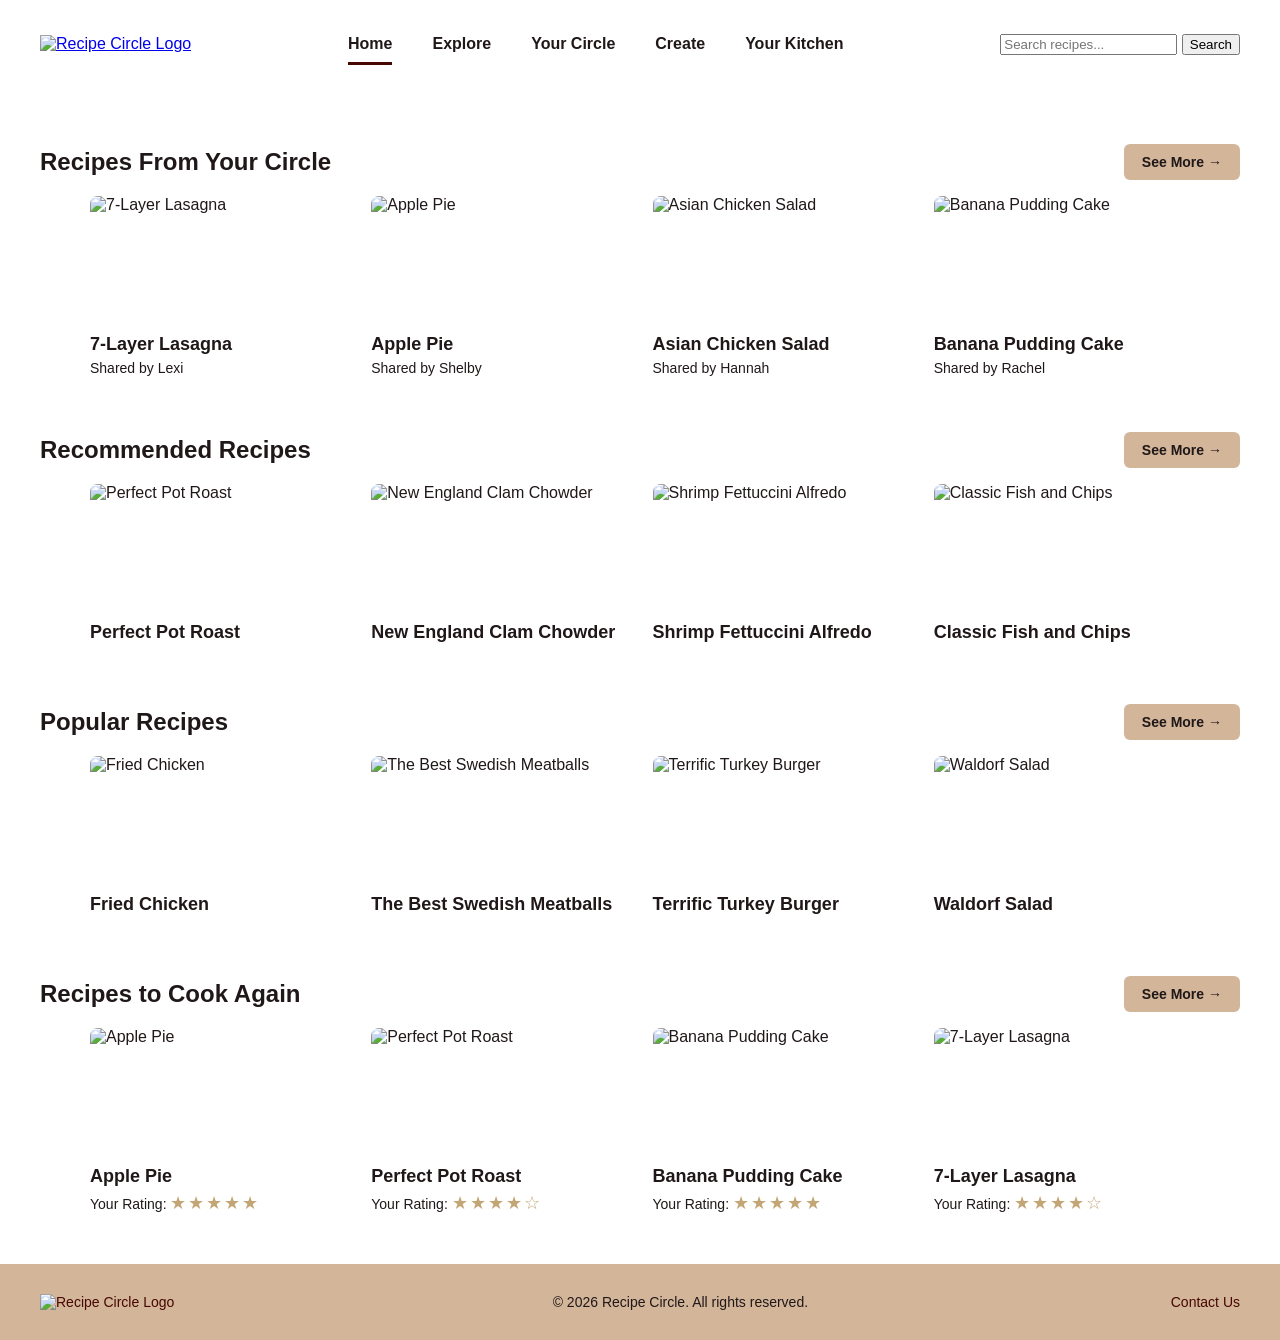
==== index.html @ 56ef808f "Add files via upload" ====
<!doctype html>
<html lang="en">
  <head>
    <meta charset="UTF-8" />
    <meta name="viewport" content="width=device-width, initial-scale=1.0" />
    <title>Recipe Circle | Home</title>
    <link rel="stylesheet" href="style.css" />
  </head>
  <body>
    <header>
      <div class="header-content">
        <a href="index.html">
          <img src="Images/logo.png" alt="Recipe Circle Logo" />
        </a>

        <nav>
          <ul>
            <li>
              <a href="index.html" class="active" aria-current="page">Home</a>
            </li>
            <li><a href="explore.html">Explore</a></li>
            <li><a href="yourcircle.html">Your Circle</a></li>
            <li><a href="create.html">Create</a></li>
            <li><a href="yourkitchen.html">Your Kitchen</a></li>
          </ul>
        </nav>

        <form action="#" method="get" class="search-form">
          <input type="search" name="search" placeholder="Search recipes..." />
          <button type="submit">Search</button>
        </form>
      </div>
    </header>

    <main>
      <section class="recipe-section">
        <div class="section-heading">
          <h2>Recipes From Your Circle</h2>
          <a href="yourcircle.html" class="see-more">See More →</a>
        </div>

        <div class="recipe-grid">
          <article class="recipe-card">
            <div class="recipe-image">
              <img src="Images/7-Layer Lasagna.jpeg" alt="7-Layer Lasagna" />
            </div>
            <h3>7-Layer Lasagna</h3>
            <p>Shared by Lexi</p>
          </article>

          <article class="recipe-card">
            <div class="recipe-image">
              <img src="Images/Apple Pie.jpeg" alt="Apple Pie" />
            </div>
            <h3>Apple Pie</h3>
            <p>Shared by Shelby</p>
          </article>

          <article class="recipe-card">
            <div class="recipe-image">
              <img
                src="Images/Asian Chicken Salad.jpeg"
                alt="Asian Chicken Salad"
              />
            </div>
            <h3>Asian Chicken Salad</h3>
            <p>Shared by Hannah</p>
          </article>

          <article class="recipe-card">
            <div class="recipe-image">
              <img
                src="Images/Banana Pudding Cake.jpeg"
                alt="Banana Pudding Cake"
              />
            </div>
            <h3>Banana Pudding Cake</h3>
            <p>Shared by Rachel</p>
          </article>
        </div>
      </section>

      <section class="recipe-section">
        <div class="section-heading">
          <h2>Recommended Recipes</h2>
          <a href="explore.html" class="see-more">See More →</a>
        </div>

        <div class="recipe-grid">
          <article class="recipe-card">
            <div class="recipe-image">
              <img
                src="Images/Perfect Pot Roast.jpeg"
                alt="Perfect Pot Roast"
              />
            </div>
            <h3>Perfect Pot Roast</h3>
          </article>

          <article class="recipe-card">
            <div class="recipe-image">
              <img
                src="Images/New England Clam Chowder.jpeg"
                alt="New England Clam Chowder"
              />
            </div>
            <h3>New England Clam Chowder</h3>
          </article>

          <article class="recipe-card">
            <div class="recipe-image">
              <img
                src="Images/Shrimp Fettuccini Alfredo.jpeg"
                alt="Shrimp Fettuccini Alfredo"
              />
            </div>
            <h3>Shrimp Fettuccini Alfredo</h3>
          </article>

          <article class="recipe-card">
            <div class="recipe-image">
              <img
                src="Images/Classic Fish and Chips.jpeg"
                alt="Classic Fish and Chips"
              />
            </div>
            <h3>Classic Fish and Chips</h3>
          </article>
        </div>
      </section>

      <section class="recipe-section">
        <div class="section-heading">
          <h2>Popular Recipes</h2>
          <a href="explore.html" class="see-more">See More →</a>
        </div>

        <div class="recipe-grid">
          <article class="recipe-card">
            <div class="recipe-image">
              <img src="Images/Fried Chicken.jpeg" alt="Fried Chicken" />
            </div>
            <h3>Fried Chicken</h3>
          </article>

          <article class="recipe-card">
            <div class="recipe-image">
              <img
                src="Images/The Best Swedish Meatballs.jpeg"
                alt="The Best Swedish Meatballs"
              />
            </div>
            <h3>The Best Swedish Meatballs</h3>
          </article>

          <article class="recipe-card">
            <div class="recipe-image">
              <img
                src="Images/Terrific Turkey Burger.jpeg"
                alt="Terrific Turkey Burger"
              />
            </div>
            <h3>Terrific Turkey Burger</h3>
          </article>

          <article class="recipe-card">
            <div class="recipe-image">
              <img src="Images/Waldorf Salad.jpeg" alt="Waldorf Salad" />
            </div>
            <h3>Waldorf Salad</h3>
          </article>
        </div>
      </section>

      <section class="recipe-section">
        <div class="section-heading">
          <h2>Recipes to Cook Again</h2>
          <a href="yourkitchen.html" class="see-more">See More →</a>
        </div>

        <div class="recipe-grid">
          <article class="recipe-card">
            <div class="recipe-image">
              <img src="Images/Apple Pie.jpeg" alt="Apple Pie" />
            </div>
            <h3>Apple Pie</h3>
            <p>Your Rating: <span class="stars">★★★★★</span></p>
          </article>

          <article class="recipe-card">
            <div class="recipe-image">
              <img
                src="Images/Perfect Pot Roast.jpeg"
                alt="Perfect Pot Roast"
              />
            </div>
            <h3>Perfect Pot Roast</h3>
            <p>Your Rating: <span class="stars">★★★★☆</span></p>
          </article>

          <article class="recipe-card">
            <div class="recipe-image">
              <img
                src="Images/Banana Pudding Cake.jpeg"
                alt="Banana Pudding Cake"
              />
            </div>
            <h3>Banana Pudding Cake</h3>
            <p>Your Rating: <span class="stars">★★★★★</span></p>
          </article>

          <article class="recipe-card">
            <div class="recipe-image">
              <img src="Images/7-Layer Lasagna.jpeg" alt="7-Layer Lasagna" />
            </div>
            <h3>7-Layer Lasagna</h3>
            <p>Your Rating: <span class="stars">★★★★☆</span></p>
          </article>
        </div>
      </section>
    </main>

    <footer>
      <div class="footer-content">
        <a href="index.html">
          <img
            src="Images/logo.png"
            alt="Recipe Circle Logo"
            class="footer-logo"
          />
        </a>
        <p>&copy; 2026 Recipe Circle. All rights reserved.</p>
        <a href="mailto:hello@recipecircle.com">Contact Us</a>
      </div>
    </footer>
  </body>
</html>
---- style.css ----
:root {
  --text: #201818;
  --background: #ffffff;
  --primary: #460801;
  --secondary: #d3b59a;
  --accent: #c3a576;
}

body {
  background-color: var(--background);
  color: var(--text);
  font-family: Arial, sans-serif;
  margin: 0;
}

header {
  background-color: var(--background);
  padding: 20px 40px;
}

.header-content {
  display: flex;
  align-items: center;
  justify-content: space-between;
  gap: 30px;
}

.header-content img {
  width: 180px;
  height: auto;
}

nav ul {
  display: flex;
  justify-content: center;
  gap: 40px;
  list-style-type: none;
  margin: 0;
  padding: 15px;
}

nav a {
  color: var(--text);
  text-decoration: none;
  font-weight: bold;
  font-size: 16px;
}

nav a.active {
  border-bottom: 3px solid var(--primary);
  padding-bottom: 10px;
}

.recipe-section {
  margin: 40px;
}

.recipe-section h2 {
  color: var(--text);
  font-size: 24px;
  margin-bottom: 20px;
}

.recipe-grid {
  display: grid;
  grid-template-columns: repeat(4, minmax(0, 1fr));
  gap: 25px;
  max-width: 1100px;
  margin: 0 auto;
}

.recipe-image {
  width: 100%;
  aspect-ratio: 2 / 1;
  overflow: hidden;
  border-radius: 8px;
}

.recipe-image img {
  width: 100%;
  height: 100%;
  object-fit: cover;
  object-position: center;
  display: block;
}

.recipe-card h3 {
  font-size: 18px;
  margin: 10px 0 5px;
}

.recipe-card p {
  font-size: 14px;
  color: var(--text);
  margin: 0;
}

.section-heading {
  display: flex;
  justify-content: space-between;
  align-items: center;
}

.see-more {
  background-color: var(--secondary);
  color: var(--text);
  padding: 10px 18px;
  border-radius: 6px;
  text-decoration: none;
  font-size: 14px;
  font-weight: bold;
}

.see-more:hover {
  background-color: var(--accent);
}

.stars {
  color: var(--accent);
  font-size: 18px;
  letter-spacing: 2px;
}

footer {
  background-color: var(--secondary);
  padding: 30px 40px;
  margin-top: 50px;
}

.footer-content {
  display: flex;
  justify-content: space-between;
  align-items: center;
  gap: 20px;
}

.footer-content p {
  margin: 0;
  font-size: 14px;
}

.footer-logo {
  width: 150px;
  height: auto;
  display: block;
}

.footer-content a {
  color: var(--primary);
  text-decoration: none;
  font-size: 14px;
}

.footer-content a:hover {
  text-decoration: underline;
}

@media (max-width: 1200px) {
  .recipe-grid {
    grid-template-columns: repeat(3, minmax(0, 1fr));
  }

  .header-content {
    flex-direction: column;
    gap: 20px;
  }
}

@media (max-width: 700px) {
  .recipe-grid {
    grid-template-columns: repeat(2, minmax(0, 1fr));
  }
}
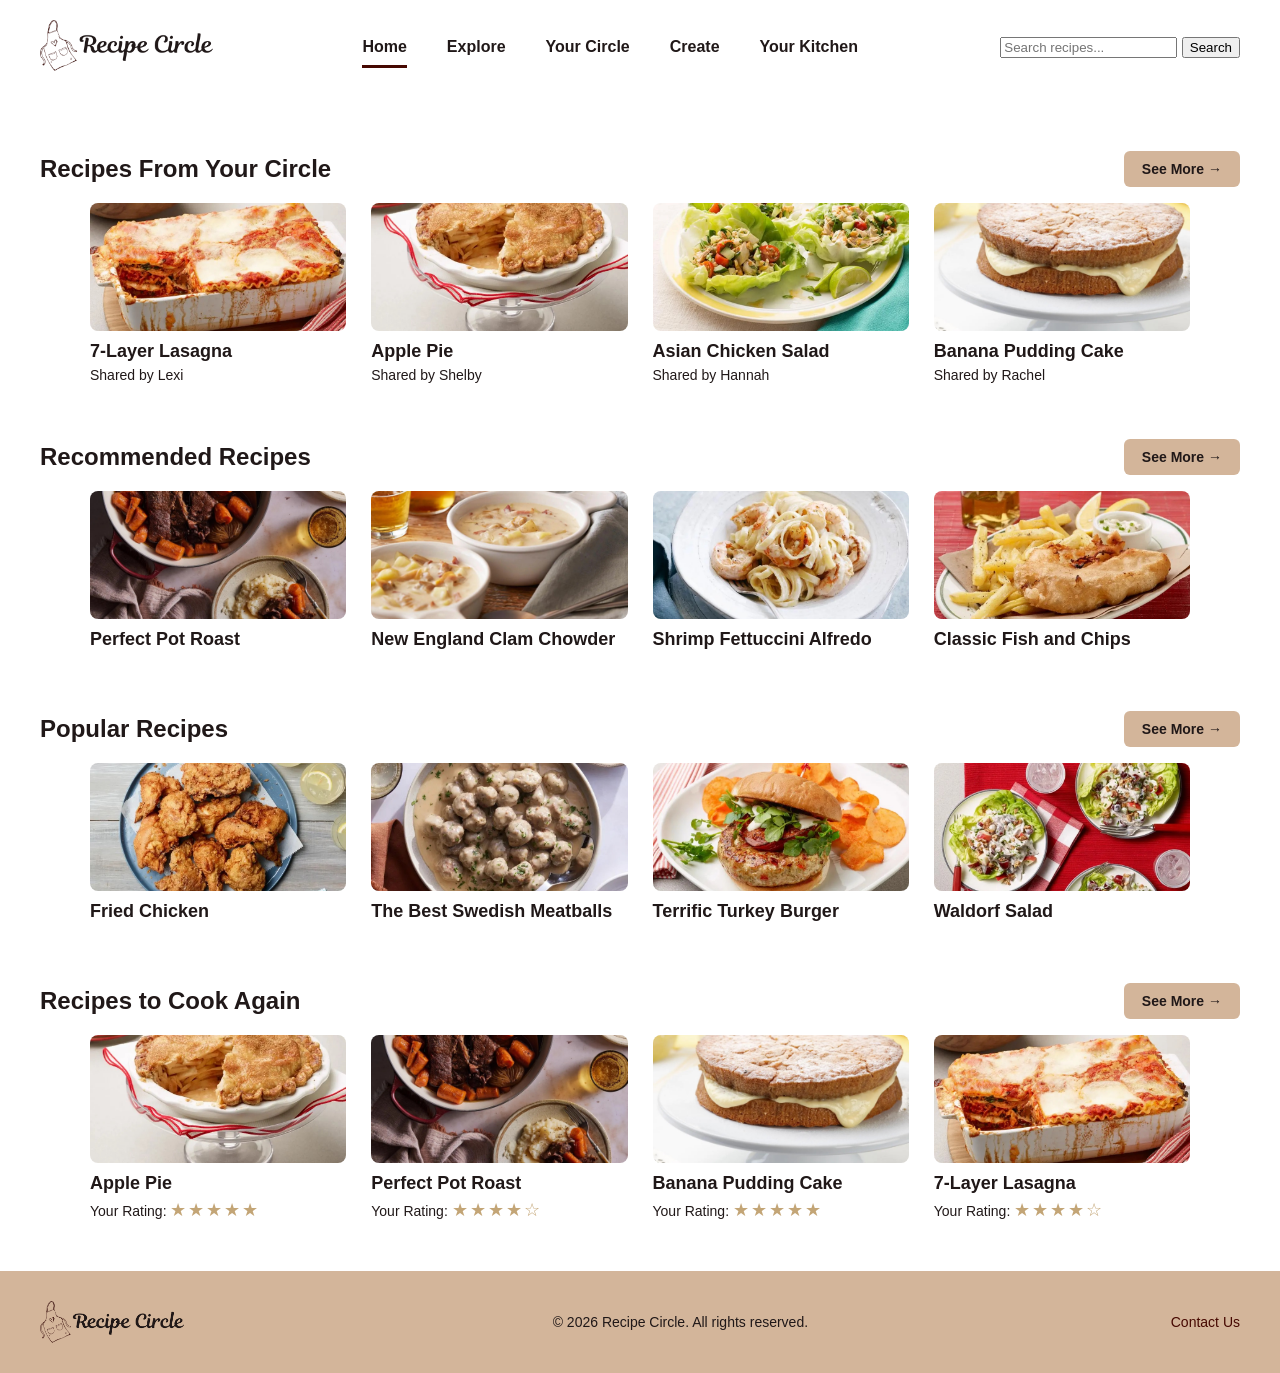
==== commit 90385064: "Add files via upload" ====
--- a/index.html
+++ b/index.html
@@ -10,7 +10,7 @@
     <header>
       <div class="header-content">
         <a href="index.html">
-          <img src="Images/logo.png" alt="Recipe Circle Logo" />
+          <img src="logo.png" alt="Recipe Circle Logo" />
         </a>
 
         <nav>
@@ -42,7 +42,7 @@
         <div class="recipe-grid">
           <article class="recipe-card">
             <div class="recipe-image">
-              <img src="Images/7-Layer Lasagna.jpeg" alt="7-Layer Lasagna" />
+              <img src="7-Layer Lasagna.jpeg" alt="7-Layer Lasagna" />
             </div>
             <h3>7-Layer Lasagna</h3>
             <p>Shared by Lexi</p>
@@ -50,7 +50,7 @@
 
           <article class="recipe-card">
             <div class="recipe-image">
-              <img src="Images/Apple Pie.jpeg" alt="Apple Pie" />
+              <img src="Apple Pie.jpeg" alt="Apple Pie" />
             </div>
             <h3>Apple Pie</h3>
             <p>Shared by Shelby</p>
@@ -58,10 +58,7 @@
 
           <article class="recipe-card">
             <div class="recipe-image">
-              <img
-                src="Images/Asian Chicken Salad.jpeg"
-                alt="Asian Chicken Salad"
-              />
+              <img src="Asian Chicken Salad.jpeg" alt="Asian Chicken Salad" />
             </div>
             <h3>Asian Chicken Salad</h3>
             <p>Shared by Hannah</p>
@@ -69,10 +66,7 @@
 
           <article class="recipe-card">
             <div class="recipe-image">
-              <img
-                src="Images/Banana Pudding Cake.jpeg"
-                alt="Banana Pudding Cake"
-              />
+              <img src="Banana Pudding Cake.jpeg" alt="Banana Pudding Cake" />
             </div>
             <h3>Banana Pudding Cake</h3>
             <p>Shared by Rachel</p>
@@ -89,10 +83,7 @@
         <div class="recipe-grid">
           <article class="recipe-card">
             <div class="recipe-image">
-              <img
-                src="Images/Perfect Pot Roast.jpeg"
-                alt="Perfect Pot Roast"
-              />
+              <img src="Perfect Pot Roast.jpeg" alt="Perfect Pot Roast" />
             </div>
             <h3>Perfect Pot Roast</h3>
           </article>
@@ -100,7 +91,7 @@
           <article class="recipe-card">
             <div class="recipe-image">
               <img
-                src="Images/New England Clam Chowder.jpeg"
+                src="New England Clam Chowder.jpeg"
                 alt="New England Clam Chowder"
               />
             </div>
@@ -110,7 +101,7 @@
           <article class="recipe-card">
             <div class="recipe-image">
               <img
-                src="Images/Shrimp Fettuccini Alfredo.jpeg"
+                src="Shrimp Fettuccini Alfredo.jpeg"
                 alt="Shrimp Fettuccini Alfredo"
               />
             </div>
@@ -120,7 +111,7 @@
           <article class="recipe-card">
             <div class="recipe-image">
               <img
-                src="Images/Classic Fish and Chips.jpeg"
+                src="Classic Fish and Chips.jpeg"
                 alt="Classic Fish and Chips"
               />
             </div>
@@ -138,7 +129,7 @@
         <div class="recipe-grid">
           <article class="recipe-card">
             <div class="recipe-image">
-              <img src="Images/Fried Chicken.jpeg" alt="Fried Chicken" />
+              <img src="Fried Chicken.jpeg" alt="Fried Chicken" />
             </div>
             <h3>Fried Chicken</h3>
           </article>
@@ -146,7 +137,7 @@
           <article class="recipe-card">
             <div class="recipe-image">
               <img
-                src="Images/The Best Swedish Meatballs.jpeg"
+                src="The Best Swedish Meatballs.jpeg"
                 alt="The Best Swedish Meatballs"
               />
             </div>
@@ -156,7 +147,7 @@
           <article class="recipe-card">
             <div class="recipe-image">
               <img
-                src="Images/Terrific Turkey Burger.jpeg"
+                src="Terrific Turkey Burger.jpeg"
                 alt="Terrific Turkey Burger"
               />
             </div>
@@ -165,7 +156,7 @@
 
           <article class="recipe-card">
             <div class="recipe-image">
-              <img src="Images/Waldorf Salad.jpeg" alt="Waldorf Salad" />
+              <img src="Waldorf Salad.jpeg" alt="Waldorf Salad" />
             </div>
             <h3>Waldorf Salad</h3>
           </article>
@@ -181,7 +172,7 @@
         <div class="recipe-grid">
           <article class="recipe-card">
             <div class="recipe-image">
-              <img src="Images/Apple Pie.jpeg" alt="Apple Pie" />
+              <img src="Apple Pie.jpeg" alt="Apple Pie" />
             </div>
             <h3>Apple Pie</h3>
             <p>Your Rating: <span class="stars">★★★★★</span></p>
@@ -189,10 +180,7 @@
 
           <article class="recipe-card">
             <div class="recipe-image">
-              <img
-                src="Images/Perfect Pot Roast.jpeg"
-                alt="Perfect Pot Roast"
-              />
+              <img src="Perfect Pot Roast.jpeg" alt="Perfect Pot Roast" />
             </div>
             <h3>Perfect Pot Roast</h3>
             <p>Your Rating: <span class="stars">★★★★☆</span></p>
@@ -200,10 +188,7 @@
 
           <article class="recipe-card">
             <div class="recipe-image">
-              <img
-                src="Images/Banana Pudding Cake.jpeg"
-                alt="Banana Pudding Cake"
-              />
+              <img src="Banana Pudding Cake.jpeg" alt="Banana Pudding Cake" />
             </div>
             <h3>Banana Pudding Cake</h3>
             <p>Your Rating: <span class="stars">★★★★★</span></p>
@@ -211,7 +196,7 @@
 
           <article class="recipe-card">
             <div class="recipe-image">
-              <img src="Images/7-Layer Lasagna.jpeg" alt="7-Layer Lasagna" />
+              <img src="7-Layer Lasagna.jpeg" alt="7-Layer Lasagna" />
             </div>
             <h3>7-Layer Lasagna</h3>
             <p>Your Rating: <span class="stars">★★★★☆</span></p>
@@ -223,11 +208,7 @@
     <footer>
       <div class="footer-content">
         <a href="index.html">
-          <img
-            src="Images/logo.png"
-            alt="Recipe Circle Logo"
-            class="footer-logo"
-          />
+          <img src="logo.png" alt="Recipe Circle Logo" class="footer-logo" />
         </a>
         <p>&copy; 2026 Recipe Circle. All rights reserved.</p>
         <a href="mailto:hello@recipecircle.com">Contact Us</a>
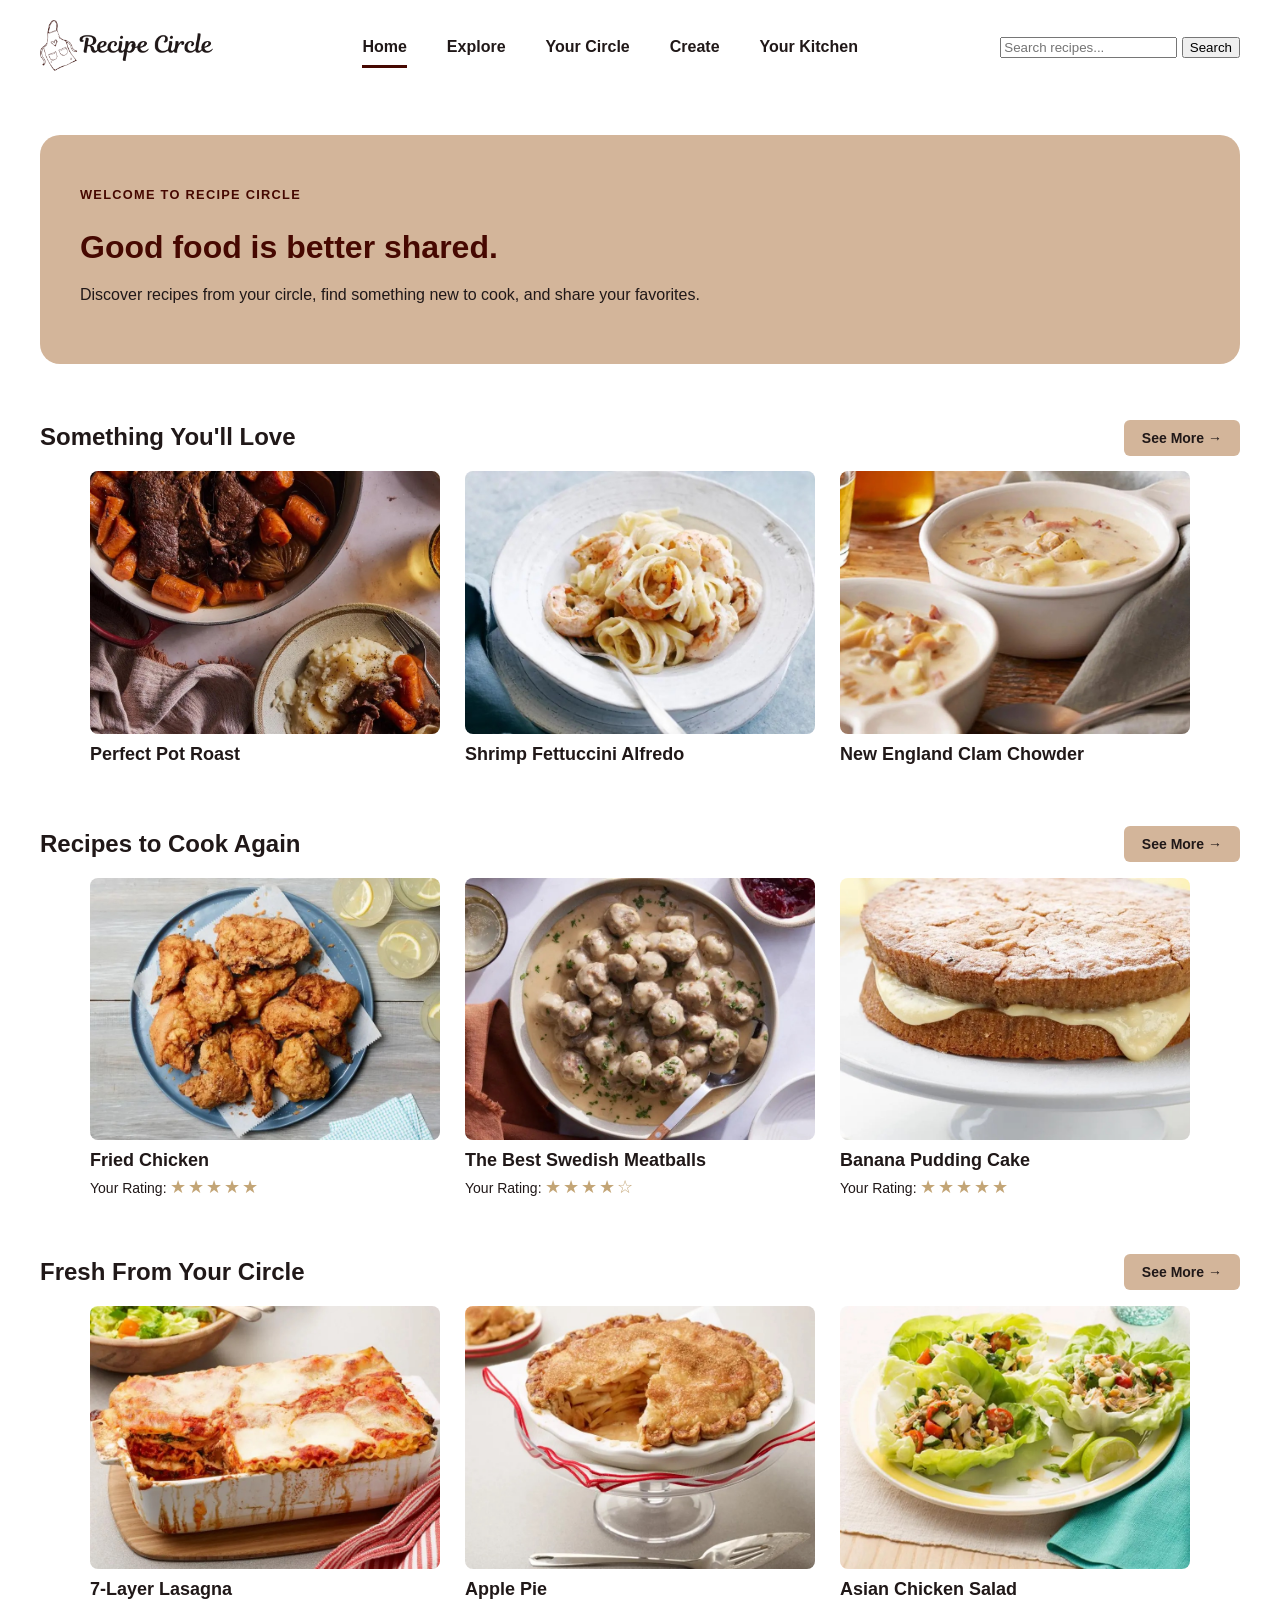
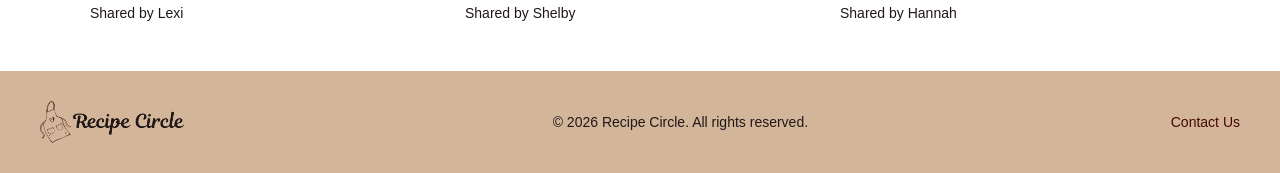
==== commit a63ebf03: "Updated html and css files" ====
--- a/index.html
+++ b/index.html
@@ -10,7 +10,7 @@
     <header>
       <div class="header-content">
         <a href="index.html">
-          <img src="logo.png" alt="Recipe Circle Logo" />
+          <img src="Images/logo.png" alt="Recipe Circle Logo" />
         </a>
 
         <nav>
@@ -33,57 +33,31 @@
     </header>
 
     <main>
+      <section class="welcome-section">
+        <p class="welcome-label">WELCOME TO RECIPE CIRCLE</p>
+
+        <h1>Good food is better shared.</h1>
+
+        <p class="welcome-description">
+          Discover recipes from your circle, find something new to cook, and
+          share your favorites.
+        </p>
+      </section>
+
+      <!-- Something You'll Love -->
       <section class="recipe-section">
         <div class="section-heading">
-          <h2>Recipes From Your Circle</h2>
-          <a href="yourcircle.html" class="see-more">See More →</a>
-        </div>
-
-        <div class="recipe-grid">
-          <article class="recipe-card">
-            <div class="recipe-image">
-              <img src="7-Layer Lasagna.jpeg" alt="7-Layer Lasagna" />
-            </div>
-            <h3>7-Layer Lasagna</h3>
-            <p>Shared by Lexi</p>
-          </article>
-
-          <article class="recipe-card">
-            <div class="recipe-image">
-              <img src="Apple Pie.jpeg" alt="Apple Pie" />
-            </div>
-            <h3>Apple Pie</h3>
-            <p>Shared by Shelby</p>
-          </article>
-
-          <article class="recipe-card">
-            <div class="recipe-image">
-              <img src="Asian Chicken Salad.jpeg" alt="Asian Chicken Salad" />
-            </div>
-            <h3>Asian Chicken Salad</h3>
-            <p>Shared by Hannah</p>
-          </article>
-
-          <article class="recipe-card">
-            <div class="recipe-image">
-              <img src="Banana Pudding Cake.jpeg" alt="Banana Pudding Cake" />
-            </div>
-            <h3>Banana Pudding Cake</h3>
-            <p>Shared by Rachel</p>
-          </article>
-        </div>
-      </section>
-
-      <section class="recipe-section">
-        <div class="section-heading">
-          <h2>Recommended Recipes</h2>
+          <h2>Something You'll Love</h2>
           <a href="explore.html" class="see-more">See More →</a>
         </div>
 
         <div class="recipe-grid">
           <article class="recipe-card">
             <div class="recipe-image">
-              <img src="Perfect Pot Roast.jpeg" alt="Perfect Pot Roast" />
+              <img
+                src="Images/Perfect Pot Roast.jpeg"
+                alt="Perfect Pot Roast"
+              />
             </div>
             <h3>Perfect Pot Roast</h3>
           </article>
@@ -91,17 +65,7 @@
           <article class="recipe-card">
             <div class="recipe-image">
               <img
-                src="New England Clam Chowder.jpeg"
-                alt="New England Clam Chowder"
-              />
-            </div>
-            <h3>New England Clam Chowder</h3>
-          </article>
-
-          <article class="recipe-card">
-            <div class="recipe-image">
-              <img
-                src="Shrimp Fettuccini Alfredo.jpeg"
+                src="Images/Shrimp Fettuccini Alfredo.jpeg"
                 alt="Shrimp Fettuccini Alfredo"
               />
             </div>
@@ -111,58 +75,16 @@
           <article class="recipe-card">
             <div class="recipe-image">
               <img
-                src="Classic Fish and Chips.jpeg"
-                alt="Classic Fish and Chips"
+                src="Images/New England Clam Chowder.jpeg"
+                alt="New England Clam Chowder"
               />
             </div>
-            <h3>Classic Fish and Chips</h3>
+            <h3>New England Clam Chowder</h3>
           </article>
         </div>
       </section>
 
-      <section class="recipe-section">
-        <div class="section-heading">
-          <h2>Popular Recipes</h2>
-          <a href="explore.html" class="see-more">See More →</a>
-        </div>
-
-        <div class="recipe-grid">
-          <article class="recipe-card">
-            <div class="recipe-image">
-              <img src="Fried Chicken.jpeg" alt="Fried Chicken" />
-            </div>
-            <h3>Fried Chicken</h3>
-          </article>
-
-          <article class="recipe-card">
-            <div class="recipe-image">
-              <img
-                src="The Best Swedish Meatballs.jpeg"
-                alt="The Best Swedish Meatballs"
-              />
-            </div>
-            <h3>The Best Swedish Meatballs</h3>
-          </article>
-
-          <article class="recipe-card">
-            <div class="recipe-image">
-              <img
-                src="Terrific Turkey Burger.jpeg"
-                alt="Terrific Turkey Burger"
-              />
-            </div>
-            <h3>Terrific Turkey Burger</h3>
-          </article>
-
-          <article class="recipe-card">
-            <div class="recipe-image">
-              <img src="Waldorf Salad.jpeg" alt="Waldorf Salad" />
-            </div>
-            <h3>Waldorf Salad</h3>
-          </article>
-        </div>
-      </section>
-
+      <!-- Recipes to Cook Again -->
       <section class="recipe-section">
         <div class="section-heading">
           <h2>Recipes to Cook Again</h2>
@@ -172,34 +94,69 @@
         <div class="recipe-grid">
           <article class="recipe-card">
             <div class="recipe-image">
-              <img src="Apple Pie.jpeg" alt="Apple Pie" />
+              <img src="Images/Fried Chicken.jpeg" alt="Fried Chicken" />
             </div>
-            <h3>Apple Pie</h3>
+            <h3>Fried Chicken</h3>
             <p>Your Rating: <span class="stars">★★★★★</span></p>
           </article>
 
           <article class="recipe-card">
             <div class="recipe-image">
-              <img src="Perfect Pot Roast.jpeg" alt="Perfect Pot Roast" />
+              <img
+                src="Images/The Best Swedish Meatballs.jpeg"
+                alt="The Best Swedish Meatballs"
+              />
             </div>
-            <h3>Perfect Pot Roast</h3>
+            <h3>The Best Swedish Meatballs</h3>
             <p>Your Rating: <span class="stars">★★★★☆</span></p>
           </article>
 
           <article class="recipe-card">
             <div class="recipe-image">
-              <img src="Banana Pudding Cake.jpeg" alt="Banana Pudding Cake" />
+              <img
+                src="Images/Banana Pudding Cake.jpeg"
+                alt="Banana Pudding Cake"
+              />
             </div>
             <h3>Banana Pudding Cake</h3>
             <p>Your Rating: <span class="stars">★★★★★</span></p>
           </article>
+        </div>
+      </section>
+
+      <!-- Fresh From Your Circle -->
+      <section class="recipe-section">
+        <div class="section-heading">
+          <h2>Fresh From Your Circle</h2>
+          <a href="yourcircle.html" class="see-more">See More →</a>
+        </div>
+
+        <div class="recipe-grid">
+          <article class="recipe-card">
+            <div class="recipe-image">
+              <img src="Images/7-Layer Lasagna.jpeg" alt="7-Layer Lasagna" />
+            </div>
+            <h3>7-Layer Lasagna</h3>
+            <p>Shared by Lexi</p>
+          </article>
 
           <article class="recipe-card">
             <div class="recipe-image">
-              <img src="7-Layer Lasagna.jpeg" alt="7-Layer Lasagna" />
+              <img src="Images/Apple Pie.jpeg" alt="Apple Pie" />
             </div>
-            <h3>7-Layer Lasagna</h3>
-            <p>Your Rating: <span class="stars">★★★★☆</span></p>
+            <h3>Apple Pie</h3>
+            <p>Shared by Shelby</p>
+          </article>
+
+          <article class="recipe-card">
+            <div class="recipe-image">
+              <img
+                src="Images/Asian Chicken Salad.jpeg"
+                alt="Asian Chicken Salad"
+              />
+            </div>
+            <h3>Asian Chicken Salad</h3>
+            <p>Shared by Hannah</p>
           </article>
         </div>
       </section>
@@ -208,7 +165,11 @@
     <footer>
       <div class="footer-content">
         <a href="index.html">
-          <img src="logo.png" alt="Recipe Circle Logo" class="footer-logo" />
+          <img
+            src="Images/logo.png"
+            alt="Recipe Circle Logo"
+            class="footer-logo"
+          />
         </a>
         <p>&copy; 2026 Recipe Circle. All rights reserved.</p>
         <a href="mailto:hello@recipecircle.com">Contact Us</a>
--- a/style.css
+++ b/style.css
@@ -51,6 +51,35 @@
   padding-bottom: 10px;
 }
 
+/* Home Page Welcome Section */
+
+.welcome-section {
+  background-color: var(--secondary);
+  border-radius: 20px;
+  padding: 2.5em;
+  margin: 40px;
+}
+
+.welcome-label {
+  color: var(--primary);
+  font-size: 0.8rem;
+  font-weight: bold;
+  letter-spacing: 0.1em;
+  margin-bottom: 0.75em;
+}
+
+.welcome-section h1 {
+  color: var(--primary);
+  font-size: 2rem;
+  margin-bottom: 0.5em;
+}
+
+.welcome-description {
+  color: var(--text);
+  font-size: 1rem;
+  line-height: 1.6;
+}
+
 .recipe-section {
   margin: 40px;
 }
@@ -63,15 +92,16 @@
 
 .recipe-grid {
   display: grid;
-  grid-template-columns: repeat(4, minmax(0, 1fr));
+  grid-template-columns: repeat(3, minmax(0, 1fr));
   gap: 25px;
   max-width: 1100px;
   margin: 0 auto;
+  justify-items: center;
 }
 
 .recipe-image {
   width: 100%;
-  aspect-ratio: 2 / 1;
+  aspect-ratio: 4 / 3;
   overflow: hidden;
   border-radius: 8px;
 }
@@ -82,6 +112,10 @@
   object-fit: cover;
   object-position: center;
   display: block;
+}
+.recipe-card {
+  width: 100%;
+  max-width: 350px;
 }
 
 .recipe-card h3 {
@@ -155,19 +189,302 @@
   text-decoration: underline;
 }
 
+/* Explore Page */
+
+.featured-grid {
+  display: grid;
+  grid-template-columns: repeat(3, minmax(0, 1fr));
+  gap: 25px;
+}
+
+.featured-card {
+  position: relative;
+  aspect-ratio: 4 / 3;
+  overflow: hidden;
+  border-radius: 12px;
+}
+
+.featured-card img {
+  width: 100%;
+  height: 100%;
+  object-fit: cover;
+  filter: brightness(70%);
+}
+
+.featured-card h3 {
+  position: absolute;
+  bottom: 0;
+  left: 0;
+  right: 0;
+  margin: 0;
+  padding: 20px;
+  color: white;
+  background: linear-gradient(transparent, rgba(0, 0, 0, 0.7));
+}
+
+/* Browse by Category */
+
+.category-grid {
+  display: grid;
+  grid-template-columns: repeat(5, minmax(0, 1fr));
+  gap: 20px;
+}
+
+.category-card {
+  position: relative;
+  aspect-ratio: 1 / 1;
+  overflow: hidden;
+  border-radius: 12px;
+}
+
+.category-card img {
+  width: 100%;
+  height: 100%;
+  object-fit: cover;
+  filter: brightness(70%);
+}
+
+.category-card h3 {
+  position: absolute;
+  bottom: 0;
+  left: 0;
+  right: 0;
+  margin: 0;
+  padding: 12px;
+  color: white;
+  text-align: center;
+  background: linear-gradient(transparent, rgba(0, 0, 0, 0.7));
+}
+
+/* Explore Section Headings */
+
+.explore-section-heading {
+  display: table;
+  background-color: var(--secondary);
+  border-radius: 12px;
+  padding: 15px 25px;
+  margin-bottom: 25px;
+}
+
+.explore-section-heading h1,
+.explore-section-heading h2 {
+  color: var(--primary);
+  margin: 0;
+}
+
+/* Space Between Explore Sections */
+
+.featured-section {
+  margin-bottom: 65px;
+}
+
+/* Alison Roman Recipe Link */
+
+.featured-card-content {
+  position: absolute;
+  bottom: 0;
+  left: 0;
+  right: 0;
+  padding: 20px;
+  background: linear-gradient(transparent, rgba(0, 0, 0, 0.8));
+}
+
+.featured-card-content h3 {
+  position: static;
+  padding: 0;
+  margin: 0 0 8px;
+  color: white;
+  background: none;
+}
+
+.featured-card-content a {
+  color: white;
+  font-weight: bold;
+  text-decoration: underline;
+  text-underline-offset: 4px;
+}
+
+.featured-card-content a:hover {
+  color: var(--secondary);
+}
+
+/* Explore Page Margins */
+
+.explore-main {
+  margin: 40px;
+}
+
+/* ========================================
+   YOUR CIRCLE PAGE
+======================================== */
+
+.yourcircle-main {
+  margin: 40px;
+}
+
+/* Welcome Section */
+.circle-welcome {
+  background-color: var(--secondary);
+  padding: 35px;
+  border-radius: 12px;
+  margin-bottom: 50px;
+}
+
+.circle-welcome h1 {
+  color: var(--primary);
+  margin: 0 0 15px;
+}
+
+.circle-welcome p {
+  margin: 0;
+  line-height: 1.6;
+}
+
+/* Video Section */
+.circle-video-section {
+  display: grid;
+  grid-template-columns: 1fr 1fr;
+  align-items: center;
+  gap: 50px;
+  max-width: 1100px;
+  margin: 0 auto 65px;
+  padding: 40px;
+  background-color: var(--accent);
+  border-radius: 12px;
+}
+
+.circle-video {
+  display: flex;
+  justify-content: center;
+}
+
+.circle-video video {
+  display: block;
+  width: 100%;
+  max-width: 320px;
+  height: auto;
+  border-radius: 12px;
+}
+
+.circle-video-content h2 {
+  color: var(--primary);
+  margin-top: 0;
+  margin-bottom: 20px;
+}
+
+.circle-video-content p {
+  line-height: 1.7;
+  margin-bottom: 15px;
+}
+
+/* Community Recipes */
+.circle-recipes {
+  max-width: 1100px;
+  margin: 0 auto 65px;
+}
+
+/* Share Section */
+.circle-share {
+  background-color: var(--primary);
+  padding: 40px;
+  border-radius: 12px;
+  text-align: center;
+}
+
+.circle-share h2 {
+  color: white;
+  margin: 0 0 15px;
+}
+
+.circle-share p {
+  color: white;
+  max-width: 650px;
+  margin: 0 auto 25px;
+  line-height: 1.6;
+}
+
+.circle-share-button {
+  display: inline-block;
+  background-color: var(--secondary);
+  color: var(--primary);
+  padding: 12px 25px;
+  border-radius: 8px;
+  text-decoration: none;
+  font-weight: bold;
+}
+
+.circle-share-button:hover {
+  background-color: var(--accent);
+  color: var(--primary);
+}
+
 @media (max-width: 1200px) {
   .recipe-grid {
-    grid-template-columns: repeat(3, minmax(0, 1fr));
+    grid-template-columns: repeat(2, minmax(0, 1fr));
   }
 
   .header-content {
     flex-direction: column;
     gap: 20px;
   }
+  .featured-grid {
+    grid-template-columns: repeat(2, minmax(0, 1fr));
+  }
+
+  .category-grid {
+    grid-template-columns: repeat(3, minmax(0, 1fr));
+  }
+  .circle-video-section {
+    gap: 30px;
+  }
 }
 
 @media (max-width: 700px) {
   .recipe-grid {
+    grid-template-columns: 1fr;
+  }
+  .welcome-section {
+    padding: 1.5em;
+    margin: 20px;
+  }
+
+  .welcome-section h1 {
+    font-size: 1.5rem;
+  }
+  nav ul {
+    gap: 15px;
+    padding: 10px 0;
+  }
+
+  nav a {
+    font-size: 14px;
+    white-space: nowrap;
+  }
+  .featured-grid {
+    grid-template-columns: 1fr;
+  }
+
+  .category-grid {
     grid-template-columns: repeat(2, minmax(0, 1fr));
   }
-}
+  .yourcircle-main {
+    margin: 20px;
+  }
+
+  .circle-welcome {
+    padding: 25px;
+  }
+
+  .circle-video-section {
+    grid-template-columns: 1fr;
+    gap: 25px;
+  }
+
+  .circle-video video {
+    max-width: 280px;
+  }
+
+  .circle-share {
+    padding: 30px 20px;
+  }
+}
